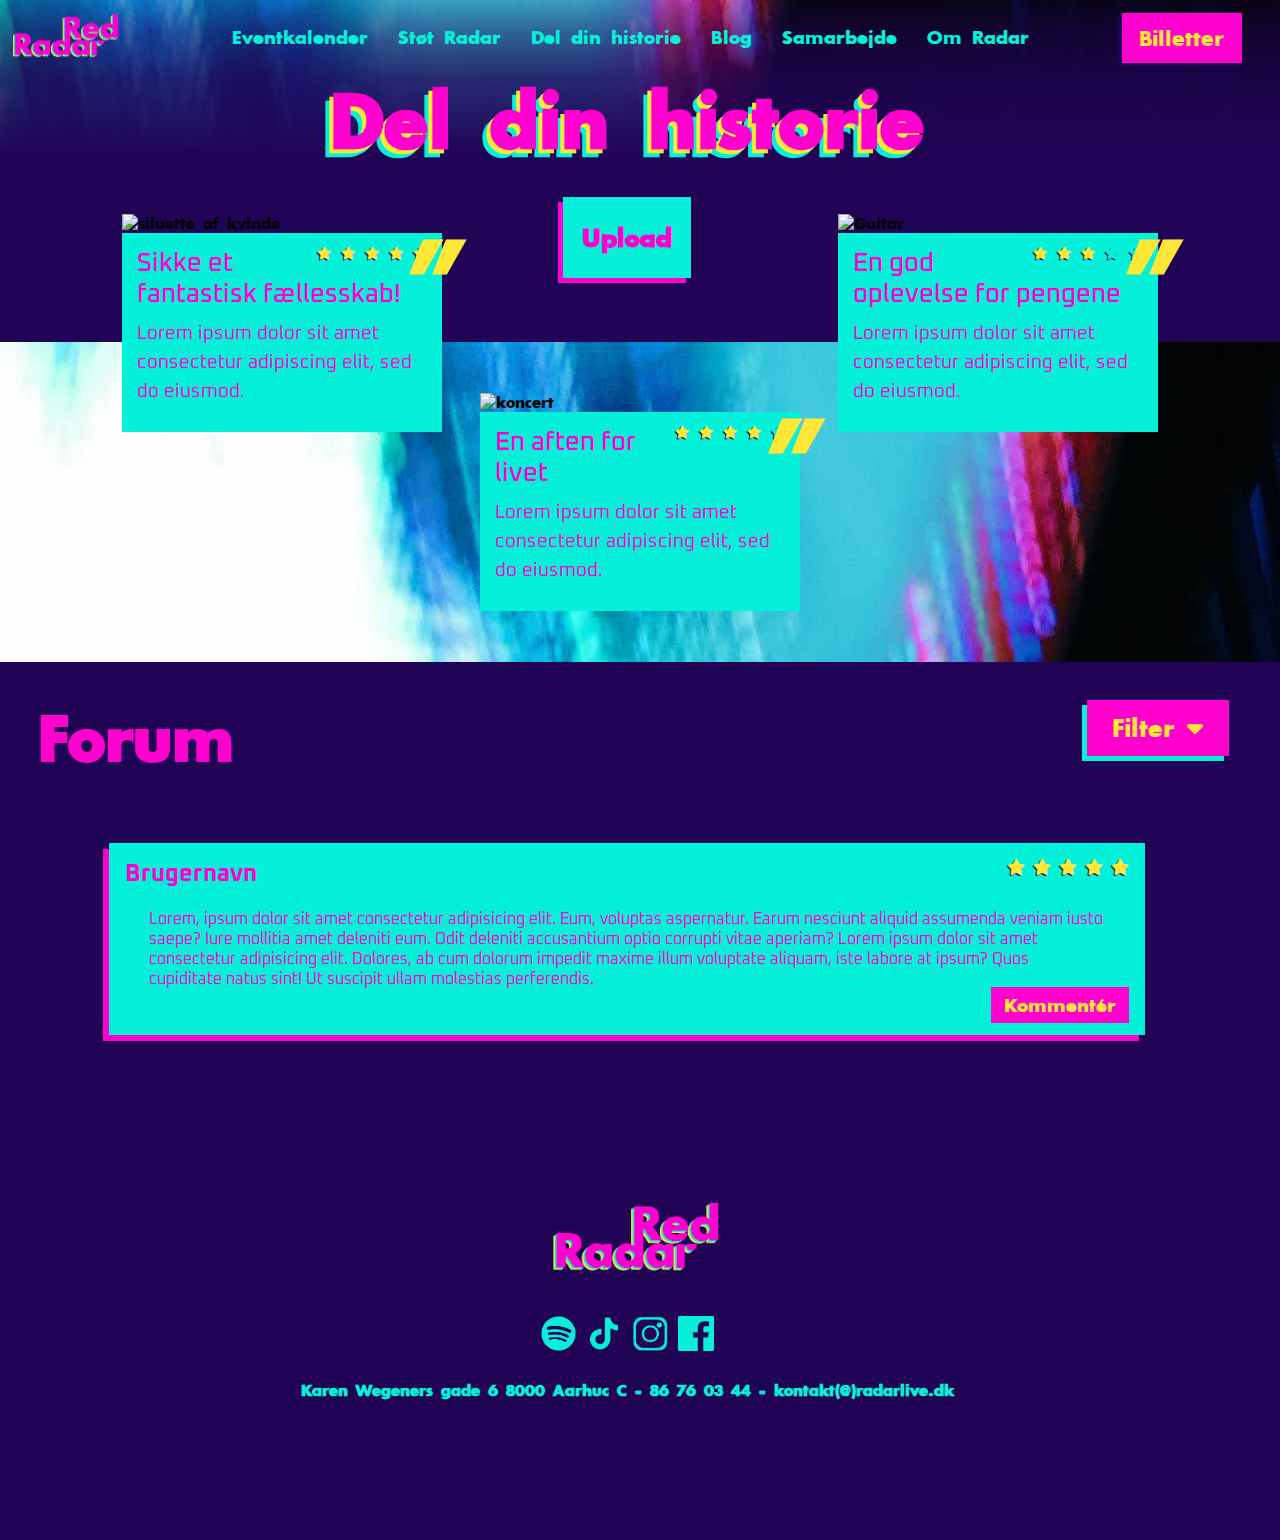
==== deldinhis.html @ ad7e0f4e "hover på filterknap" ====
<!DOCTYPE html>
<html lang="da">
<head>
    <meta charset="UTF-8">
    <meta name="viewport" content="width=device-width, initial-scale=1.0">
    <title>Radar | Del din historie</title>
    <link rel="icon" type="icon" href="/img/redradarlogomulti.png">
    <link rel="stylesheet" href="https://cdnjs.cloudflare.com/ajax/libs/font-awesome/6.6.0/css/all.min.css">
    <link rel="stylesheet" href="/css/headerogfooter.css">
    <link href="https://www.ffonts.net/Intrepid-Bold.font" rel="stylesheet">
    <link rel="stylesheet" href="/css/deldinhis.css">   
    <link rel="preconnect" href="https://fonts.googleapis.com">
    <link rel="preconnect" href="https://fonts.gstatic.com" crossorigin>
    <link href="https://fonts.googleapis.com/css2?family=Oxanium:wght@200..800&display=swap" rel="stylesheet">
</head>

<body>

<header>

    <nav>
        <a href="index.html">
            <img class="navbar-brand" src="/img/redradarlogomulti.png" alt="logoradar">
        </a>

    <ul class="nav-list">
        <li class="nav-item">
           <a href="eventkalender.html" class="nav-link">Eventkalender</a> 
        </li>
        <li class="nav-item">
            <a href="stoedtradar.html" class="nav-link">Støt Radar</a> 
         </li>
         <li class="nav-item">
            <a href="deldinhis.html" class="nav-link">Del din historie</a> 
         </li>
         <li class="nav-item">
            <a href="#" class="nav-link">Blog</a> 
         </li>
         <li class="nav-item">
            <a href="#" class="nav-link">Samarbejde</a> 
         </li>
         <li class="nav-item">
            <a href="#" class="nav-link">Om Radar</a> 
         </li>
    </ul>

    <button class="button" type="button">Billetter</button>

    <div class="dropdown">
<!-- gemt checkbox til toggle dropdown -->
        <input type="checkbox" id="dropdown-toggle" class="dropdown-checkbox">
        <label for="dropdown-toggle" class="dropbtn">
            <i class="fa fa-bars"></i>
        </label>
    
<!-- Dropdown menu -->
        <div class="dropdown-content">
            <a href="eventkalender.html">Eventkalender</a>
            <a href="stoedtradar.html">Støt Radar</a>
            <a href="deldinhis.html">Del din historie</a>
            <a href="#">Blog</a>
            <a href="#">Samarbejde</a>
            <a href="#">Om Radar</a>
        </div>
    </div>

    </nav>

</header>

<main>
    <article class="deldinhistoriesektion">
        <h1>Del din historie</h1>
        <h2>Upload</h2>
    </article>

    <div class="cards-container">
        <div class="card">
            <h1 class="citation">"</h1>
            <img src="img/deldinhis1.svg" alt="siluette af kvinde" class="card-image">
            <div class="card-content">
                <span class="fa fa-star checked"></span>
                <span class="fa fa-star checked"></span>
                <span class="fa fa-star checked"></span>
                <span class="fa fa-star checked"></span>
                <span class="fa fa-star checked"></span>
                <h3>Sikke et fantastisk fællesskab!</h3>
                <p>Lorem ipsum dolor sit amet consectetur adipiscing elit, sed do eiusmod.</p>
            </div>
        </div>

        <div class="card2">
            <h1 class="citation">"</h1>
            <img src="img/deldinhis2.svg" alt="koncert" class="card-image">
            <div class="card-content">
                <span class="fa fa-star"></span>
                <span class="fa fa-star checked"></span>
                <span class="fa fa-star checked"></span>
                <span class="fa fa-star checked"></span>
                <span class="fa fa-star checked"></span>
                <h3>En aften for livet</h3>
                <p>Lorem ipsum dolor sit amet consectetur adipiscing elit, sed do eiusmod.</p>
            </div>
        </div>

        <div class="card">
            <h1 class="citation">"</h1>
            <img src="img/deldinhis3.svg" alt="Guitar" class="card-image">
            <div class="card-content">
                <span class="fa fa-star"></span>
                <span class="fa fa-star"></span>
                <span class="fa fa-star checked"></span>
                <span class="fa fa-star checked"></span>
                <span class="fa fa-star checked"></span>
                <h3>En god oplevelse for pengene</h3>
                <p>Lorem ipsum dolor sit amet consectetur adipiscing elit, sed do eiusmod.</p>
            </div>
        </div>
        
        </div>
    </div>

    <section>
        <h1>Forum</h1>
        <div class="filter">
              <button class="filterknap">Filter
                <i class="fa fa-caret-down"></i>
              </button>
              <div class="filterting">
                <a href="#">Populær</a>
                <a href="#">Laveste rating</a>
                <a href="#">Højeste rating</a>
              </div>
        </div>
    </section>

    <article class="forumboks">
    <div class="stjerner">
        <span class="fa fa-star checked"></span>
        <span class="fa fa-star checked"></span>
        <span class="fa fa-star checked"></span>
        <span class="fa fa-star checked"></span>
        <span class="fa fa-star checked"></span>
    </div>
        <h1 class="forumoverskrift">Brugernavn</h1>
        <p class="forumtekst">Lorem, ipsum dolor sit amet consectetur adipisicing elit. Eum, voluptas aspernatur. Earum nesciunt aliquid assumenda veniam iusto saepe? Iure mollitia amet deleniti eum. Odit deleniti accusantium optio corrupti vitae aperiam? Lorem ipsum dolor sit amet consectetur adipisicing elit. Dolores, ab cum dolorum impedit maxime illum voluptate aliquam, iste labore at ipsum? Quos cupiditate natus sint! Ut suscipit ullam molestias perferendis.</p>
        <button type="button">Kommentér</button>
    </article>

</main>

<footer>
    
    <a href="index.html">
        <img href="index.html" class="footerlogo" src="/img/redradarlogomulti.png" alt="logoradar">
    </a>

    <div class="socials">
        <img href="#" class="spotify" src="/img/spotifytyrkis.png" alt="spotify">
        <img href="#" class="tiktok" src="/img/tiktoktyrkis.png" alt="tiktok">
        <img href="#" class="instragram" src="/img/instragramtyrkis.png" alt="instagram">
        <img href="#" class="facebook" src="/img/facebooktyrkis.png" alt="facebook">
    </div>

    <h1>
        Karen Wegeners gade 6 8000 Aarhuc C - 86 76 03 44 - kontakt(@)radarlive.dk
    </h1>


</footer>

</body>

</html>
---- css/headerogfooter.css ----
/* typografi implementering */
@font-face {
    font-family: radarfont;
    src: url(intrebol.ttf);
}

/* Variabler */
:root{
    --pink: #ff00ce;
    --dyblilla: #210456;
    --lilla: #9f13cc;
    --gul: #fee737;
    --tyrkis: #04f0d9;
}

*{
    margin: 0;
    padding: 0;
    border: 0;
    outline: 0;
    list-style: none;
    text-decoration: none;
    font-family: radarfont;
}

body, html {
    margin: 0;
    padding: 0;
    width: 100%;
}

/*************************************************PC****************************************/
nav{
    display: flex;
    justify-content: space-between;
    align-items: center;
}

/*skjuler dropdownmenu på pc*/

.dropdown{
    display: none;
}

.dropdown-content{
    display: none;
}

/*logo redigering*/
.navbar-brand{
    width: 120px;
    height: auto;
    margin-right: 20px;
}

/* menupunkter redigering */
.nav-list{
    display: flex;
    align-items: center;
    margin-left: 20px; 
    display: flex;
}

.nav-list .nav-item{
    cursor: pointer;
    margin: 0;
    padding: 0 15px;
    height: auto;
}

.nav-item{
    margin: 0;
    padding: 0 15px;
}

.nav-link{
    color: var(--tyrkis);
    font-size: 120%;
    padding: 0;
}

/* button redigering */
.button{
    color: var(--gul);
    background-color: var(--pink);
    width: 120px;
    height: 50px;
    font-size: 22px;
    margin-top: 1%;
    margin-right: 1%;
    margin-left: 20px;
    align-self: center;
    margin-bottom: 1%;
    display: block;
    box-shadow: -4px 4px 0 var(--dyblilla);
    cursor: pointer;
}

/* hover funktioner */
.nav-list .nav-link:hover{
    color: var(--pink);
}

.button:hover{
    background-color: var(--gul);
    color: var(--pink);
}

/**************************************************FOOTER PC***********************************************/

footer{
    text-align: center;
    background-color: var(--dyblilla);
    width: 100%;
    margin: 0; /* Removes any extra space around the footer */
    padding: 0; /* Adjust as needed for design */
    position: relative; /* Default position ensures no restrictions */
}
    

.footerlogo{
    width: 15%;
    height: auto;
    padding-top: 140px;
}

.footerlogo:hover{
    cursor: pointer;
}

.socials {
    display: flex;
    justify-content: center;
    align-items: center;
    gap: 10px;
    padding: 30px;
}

.spotify{
    width: 3%;
    height: auto;
}

.tiktok{
    width: 3%;
    height: auto;
}

.instragram{
    width: 3%;
    height: auto;
}

.facebook{
    width: 3%;
    height: auto;
}

h1{
    color: var(--tyrkis);
    text-align: center;
    padding-bottom: 140px;
    font-size: 100%;
}

/*******************************************MENU tilpasning på mindre pc skærme**********************************/
@media only screen and (max-width: 1135px){

    .nav-link{
        color: var(--tyrkis);
        font-size: 80%;
        padding: 0;
    }

}

@media only screen and (max-width: 918px){

    .nav-link{
        color: var(--tyrkis);
        font-size: 70%;
        padding: 0;
    }
    
    .button{
        color: var(--gul);
        background-color: var(--pink);
        width: 80px;
        height: 35px;
        font-size: 15px;
        margin-top: 1%;
        margin-right: 1%;
        margin-left: 20px;
        align-self: center;
        margin-bottom: 1%;
        display: block;
    }
    }

    @media only screen and (max-width: 823px){

        .nav-link{
            color: var(--tyrkis);
            font-size: 60%;
            padding: 0;
        }
        
        .button{
            color: var(--gul);
            background-color: var(--pink);
            width: 80px;
            height: 35px;
            font-size: 15px;
            margin-top: 1%;
            margin-right: 1%;
            margin-left: 20px;
            align-self: center;
            margin-bottom: 1%;
            display: block;
        }

}

/***********************************************TABLET og TELEFON HEADER****************************************/
@media only screen and (max-width: 768px){

/* skjuling af elemneter fra på mindre skærme */
.button{
    display: none;
}

.nav-list{
    display: none;
}

/* Gemmer checkbox men den virker stadig */
.dropdown-checkbox {
    display: none;
}

.dropdown{
    display: block;
}

/* button styleing */
.dropbtn {
    display: inline-block;
    cursor: pointer;
    font-size: 40px;
    color: var(--pink);
    padding: 10px 20px;
    border: none;
    text-align: center;
}

/* Dropdown menu gemt uden klik */
.dropdown-content {
    display: none;
    position: absolute;
    background-color: rgba(33, 4, 86, 0.8); /* Semi-transparent baggrund uden teksten er transperant */
    z-index: 9999;
    left: 0;
    right: 0;
    text-align: center;
    padding-top: 50px;
    padding-bottom: 50px;
}

.dropdown-content a {
    color: var(--tyrkis);
    padding: 10px 15px;
    display: block;
    font-size: 120%;
}

/* viser dropdown menu når checkbox er klikket */
.dropdown-checkbox:checked ~ .dropdown-content {
    display: grid;
}


/******************************************************footer på tlf***************************/
footer {
    width: 100%;
    font-size: 60%;
}

.footerlogo{
    width: 30%;
    height: auto;
    padding-top: 140px;
}

.spotify{
    width: 8%;
    height: auto;
}

.tiktok{
    width: 8%;
    height: auto;
}

.instragram{
    width: 8%;
    height: auto;
}

.facebook{
    width: 8%;
    height: auto;
}

}
---- css/deldinhis.css ----
/* typografi implementering */
@font-face {
    font-family: radarfont;
    src: url(intrebol.ttf);
}

/* Variabler */
:root{
    --pink: #ff00ce;
    --dyblilla: #210456;
    --lilla: #9f13cc;
    --gul: #fee737;
    --tyrkis: #04f0d9;
}

*{
    margin: 0;
    padding: 0;
    border: 0;
    outline: 0;
    list-style: none;
    text-decoration: none;
    font-family: radarfont;
}

body, html {
    margin: 0;
    padding: 0;
    width: 100%;
}

/**********************************************PC***************************************/

body {
    background-image: 
    linear-gradient(
        to top,
        rgba(33, 4, 86, 1) 0%,
        rgba(33, 4, 86, 1) 90%,
        rgba(33, 4, 86, 0.8) 95%,
        rgba(33, 4, 86, 0.5) 98%, 
        rgba(33, 4, 86, 0.2) 100%),
    url(../img/baggrundsbilledeto.jpg);
background-repeat: no-repeat;
background-size: cover;
background-position: center;
width: 98vw;
position: relative;
}

/*Redigering af første sektion*/
.deldinhistoriesektion{
    display: block;
    text-align: center;
}

/* den din historie overskrift redigering*/
.deldinhistoriesektion h1{
    color: var(--pink);
    font-size: 6vw;
    text-shadow: -4px 4px var(--gul), -8px 8px var(--tyrkis);
}

/*Upload knap*/
.deldinhistoriesektion h2{
    color: var(--pink);
    background-color: var(--tyrkis);
    padding-top: 2vw;
    padding-bottom: 2vw;
    width: 10vw;
    font-size: 2vw;
    margin: -110px auto 0;
    display: block;
    text-align: center;
    box-shadow: -5px 5px 0 var(--pink);
}

.deldinhistoriesektion h2:hover{
    color: var(--tyrkis);
    background-color: var(--pink);
    cursor: pointer;
    box-shadow: -5px 5px 0 var(--tyrkis);
}

.citation{
    position: absolute;
    right: -8%;
    padding: 0;
    color: var(--gul);
    font-size: 8vw;
    z-index: 1000;
}

/*flex af featured del din his*/
.cards-container {
    display: flex;
    justify-content: center;
    margin-top: 4rem;
    width: 100vw;
    background-image: url(../img/baggrundsbilledeto.jpg);
    background-repeat: no-repeat;
    overflow: visible;
}

/* Individual Card */
.card, .card2 {
    width: 25vw;
    overflow: hidden;
    position: relative;
    text-align: left;
    overflow: visible;
    
}

.card2{
    margin-top: 4vw;
    margin-left: 3vw;
    margin-right: 3vw;
    margin-bottom: 4vw;
}

/*forskydning*/
.card{
    transform: translateY(-10vw); /* Move the image up by 20px */
}

/*Redigering af billeder*/
.card-image {
    width: 100%;
    height: auto;
}

/* Card Content */
.card-content {
    padding: 15px;
    color: var(--tyrkis);
    background-color: var(--tyrkis);
}

.card-content h3 {
    font-size: 2vw;
    margin-bottom: 10px;
    color: var(--pink);
    font-family: "Oxanium", serif;
    font-weight: 500;
}

.card-content p {
    font-size: 1.5vw;
    line-height: 1.5;
    margin-bottom: 10px;
    font-family: "Oxanium", serif;
    color: var(--pink);
}

.checked{
    color: var(--gul);
}

.card-content span{
    float: right;
    margin-left: 10px;
    font-size: 1vw;
    text-shadow: -1px 1px var(--dyblilla);
    padding-bottom: 5px;
}

/*Forum redigering*/
section h1{
    font-size: 5vw;
    color: var(--pink);
    padding-left: 3vw;
    padding-top: 3vw;
}

section{
    display: flex;
    justify-content: space-between;
    margin-bottom: -90px;
}

.filterknap{
    background-color: var(--pink);
    color: var(--gul);
    font-family: radarfont;
    box-shadow: -5px 5px 0 var(--tyrkis);
    font-size: 2vw;
    padding-top: 1vw;
    padding-bottom: 1vw;
    padding-left: 2vw;
    padding-right: 2vw; 
    margin-top: 3vw;
    margin-right: 2vw;
}


.filter {
    position: relative; /* Position the dropdown relative to the button */
    display: inline-block;
}

.filterting {
    display: none; /* Initially hide the dropdown */
    position: absolute;
    background-color: var(--gul);
    z-index: 1;
}

.filterting a {
    color: var(--pink);
    padding: 12px 16px;
    text-decoration: none;
    display: block;
    text-align: left;
    font-family:  "Oxanium", serif;
}

.filterknap:hover {
    background-color: var(--gul); /* New background color on hover */
    color: var(--pink); /* Optional: Change text color */
    cursor: pointer; /* Change cursor to pointer */
}

/*viser dropdown filter når klikkes*/
.filter:focus-within .filterting {
    display: block;
}

.filterting a:hover{
    background-color: var(--pink);
    color: var(--gul);
}

/*Forumboks redigering*/
.forumboks{
    position: relative;
    background-color: var(--tyrkis);
    color: var(--pink);
    padding: 1rem;
    width: 80%;
    margin: 1rem auto;
    box-shadow: -6px 6px 0 var(--pink);
}

.stjerner{
    position: absolute;
    top: 1rem;
    right: 1rem; 
    display: flex; 
    gap: 0.5rem; 
    text-shadow: -1px 1px var(--dyblilla);
}

.stars .fa-star {
    color: var(--gul);
    font-size: 1.5rem;
}

.forumoverskrift{
    text-align: start;
    color: var(--pink);
    font-family: "Oxanium", serif;
    font-size: 1.5rem;
    padding-bottom: 20px;
}

.forumtekst{
    font-family: "Oxanium", serif;
    padding-left: 1.5rem; 
    padding-right: 1.5rem;
    margin-bottom: 30px;
}

.forumboks button{
    background-color: var(--pink);
    color: var(--gul);
    padding: 0.5vw 1vw;
    font-size: 1.5vw;
    float: right;
    margin-top: -2.5vw;
}

.forumboks button:hover{
    color: var(--pink);
    background-color: var(--gul);
}
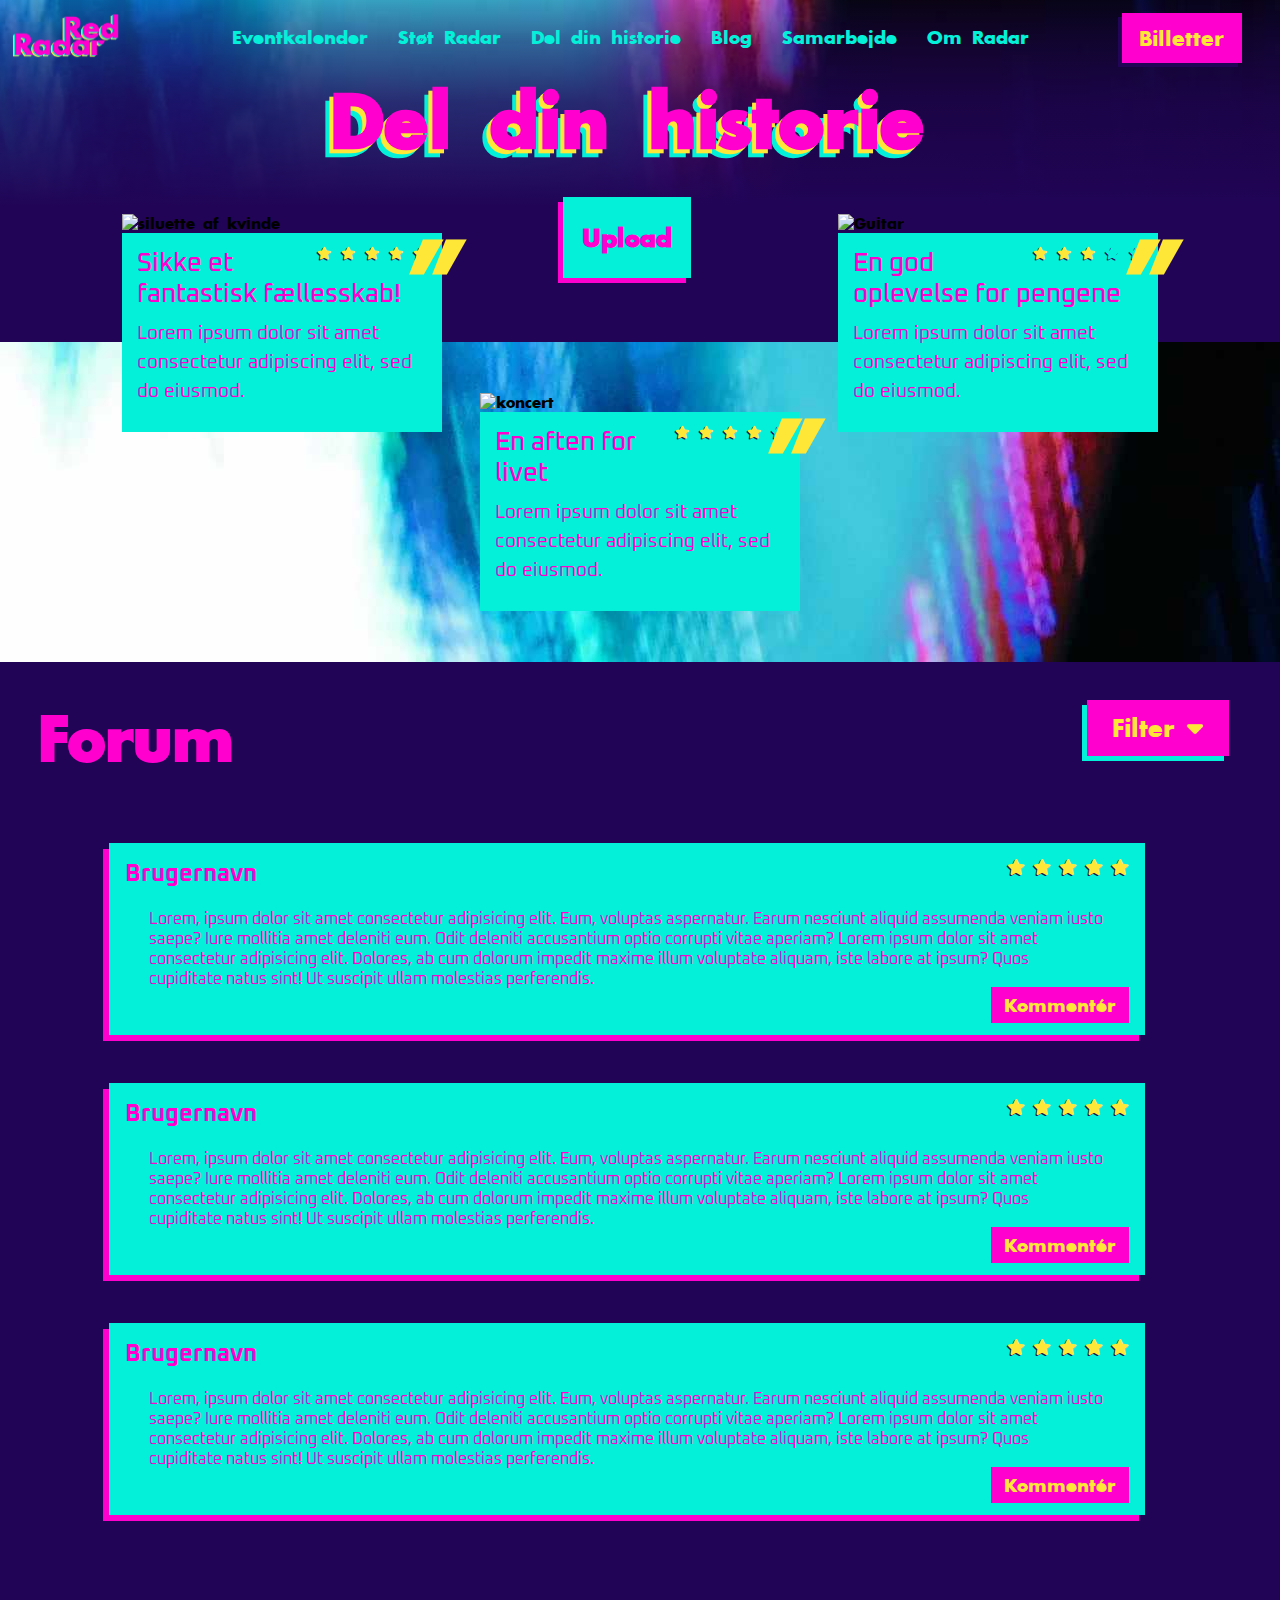
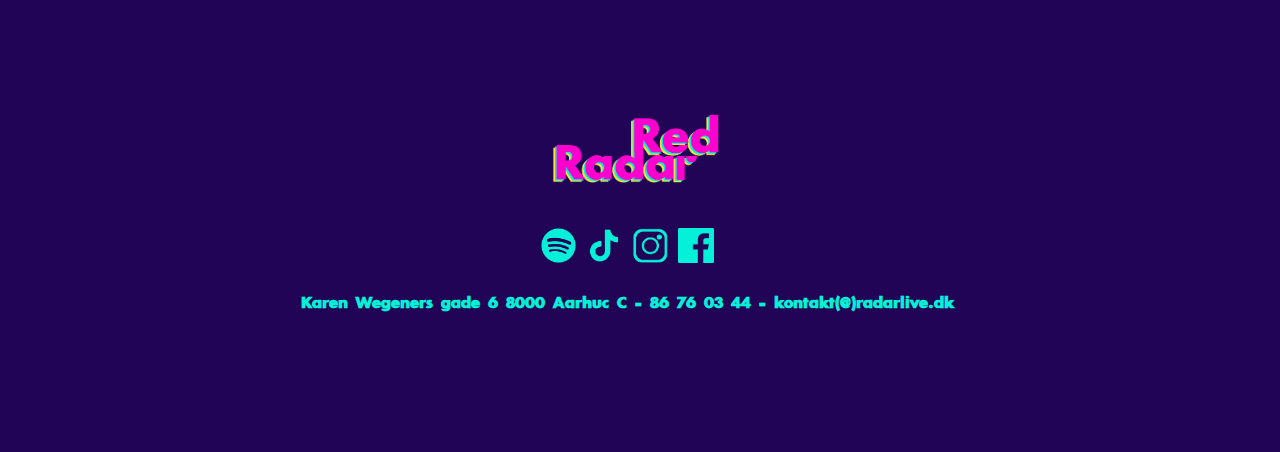
==== commit c09ea660: "del din historie all done" ====
--- a/deldinhis.html
+++ b/deldinhis.html
@@ -147,6 +147,32 @@
         <button type="button">Kommentér</button>
     </article>
 
+    <article class="forumboks">
+        <div class="stjerner">
+            <span class="fa fa-star checked"></span>
+            <span class="fa fa-star checked"></span>
+            <span class="fa fa-star checked"></span>
+            <span class="fa fa-star checked"></span>
+            <span class="fa fa-star checked"></span>
+        </div>
+            <h1 class="forumoverskrift">Brugernavn</h1>
+            <p class="forumtekst">Lorem, ipsum dolor sit amet consectetur adipisicing elit. Eum, voluptas aspernatur. Earum nesciunt aliquid assumenda veniam iusto saepe? Iure mollitia amet deleniti eum. Odit deleniti accusantium optio corrupti vitae aperiam? Lorem ipsum dolor sit amet consectetur adipisicing elit. Dolores, ab cum dolorum impedit maxime illum voluptate aliquam, iste labore at ipsum? Quos cupiditate natus sint! Ut suscipit ullam molestias perferendis.</p>
+            <button type="button">Kommentér</button>
+        </article>
+
+        <article class="forumboks">
+            <div class="stjerner">
+                <span class="fa fa-star checked"></span>
+                <span class="fa fa-star checked"></span>
+                <span class="fa fa-star checked"></span>
+                <span class="fa fa-star checked"></span>
+                <span class="fa fa-star checked"></span>
+            </div>
+                <h1 class="forumoverskrift">Brugernavn</h1>
+                <p class="forumtekst">Lorem, ipsum dolor sit amet consectetur adipisicing elit. Eum, voluptas aspernatur. Earum nesciunt aliquid assumenda veniam iusto saepe? Iure mollitia amet deleniti eum. Odit deleniti accusantium optio corrupti vitae aperiam? Lorem ipsum dolor sit amet consectetur adipisicing elit. Dolores, ab cum dolorum impedit maxime illum voluptate aliquam, iste labore at ipsum? Quos cupiditate natus sint! Ut suscipit ullam molestias perferendis.</p>
+                <button type="button">Kommentér</button>
+            </article>
+
 </main>
 
 <footer>
--- a/css/headerogfooter.css
+++ b/css/headerogfooter.css
@@ -38,7 +38,6 @@
 }
 
 /*skjuler dropdownmenu på pc*/
-
 .dropdown{
     display: none;
 }
--- a/css/deldinhis.css
+++ b/css/deldinhis.css
@@ -46,6 +46,7 @@
 background-position: center;
 width: 98vw;
 position: relative;
+overflow-x: hidden;
 }
 
 /*Redigering af første sektion*/
@@ -121,7 +122,7 @@
 
 /*forskydning*/
 .card{
-    transform: translateY(-10vw); /* Move the image up by 20px */
+    transform: translateY(-10vw);
 }
 
 /*Redigering af billeder*/
@@ -195,12 +196,12 @@
 
 
 .filter {
-    position: relative; /* Position the dropdown relative to the button */
+    position: relative;
     display: inline-block;
 }
 
 .filterting {
-    display: none; /* Initially hide the dropdown */
+    display: none;
     position: absolute;
     background-color: var(--gul);
     z-index: 1;
@@ -216,9 +217,9 @@
 }
 
 .filterknap:hover {
-    background-color: var(--gul); /* New background color on hover */
-    color: var(--pink); /* Optional: Change text color */
-    cursor: pointer; /* Change cursor to pointer */
+    background-color: var(--gul);
+    color: var(--pink);
+    cursor: pointer;
 }
 
 /*viser dropdown filter når klikkes*/
@@ -232,13 +233,14 @@
 }
 
 /*Forumboks redigering*/
-.forumboks{
+.forumboks {
     position: relative;
     background-color: var(--tyrkis);
     color: var(--pink);
     padding: 1rem;
     width: 80%;
     margin: 1rem auto;
+    margin-bottom: 3rem; 
     box-shadow: -6px 6px 0 var(--pink);
 }
 
@@ -283,4 +285,110 @@
 .forumboks button:hover{
     color: var(--pink);
     background-color: var(--gul);
-}+}
+
+/*****************************************************TABLET********************************************/
+@media only screen and (max-width: 768px){
+
+/*Kommentér knap*/
+.forumboks button{
+    font-size: 3vw;
+    margin-top: -4vw;
+}
+
+}
+
+/*****************************************************TELEFON*******************************************/
+@media only screen and (max-width: 480px){
+
+/*Del din historie overskift redigering*/
+.deldinhistoriesektion h1{
+    font-size: 11vw;
+    margin-top: 60px;
+    margin-bottom: 15px;
+}
+
+/*Upload knap*/
+.deldinhistoriesektion h2{
+    padding-top: 4vw;
+    padding-bottom: 4vw;
+    width: 98%;
+    font-size: 7vw;
+    text-align: start;
+    padding-left: 4vw;
+}
+
+/* udvalgte historie blokkes i stedet for flex*/
+    .cards-container {
+        display: block; /* Use flexbox for alignment */
+        flex-direction: column; /* Stack items vertically */
+        justify-content: center; /* Center items vertically (if necessary) */
+        align-items: center; /* Center items horizontally */
+        margin: 0 auto; /* Ensure the container stays centered */
+        gap: 1rem; /* Add space between the cards */
+        background-image: url(../img/baggrundsbilledeto.jpg);
+        background-repeat: no-repeat;
+        background-size: cover;
+        background-position: center top; /* Adjust vertical alignment to the top */
+        position: relative; /* Ensure positioning context is set */
+        padding-top: 20px; /* Add padding to create space for the shifted background */
+    }
+
+/*størrelsen på historierne redigeres*/
+    .card, .card2 {
+        width: 70%; /* Make cards take up most of the screen */
+        margin: 0 auto; /* Center cards inside the container */
+    }
+
+    .card{
+        margin-top: 15vw;
+    }
+
+/*størrelse på citation ændret*/
+    .citation{
+        font-size: 20vw;
+    }
+
+/*skriftstøttelse laves større*/
+    .card-content h3 {
+        font-size: 4vw;
+    }
+    
+    .card-content p {
+        font-size: 3vw;
+    }
+
+/*Stjerner laves større*/
+.card-content .fa-star {
+    font-size: 2vw;
+}
+
+.card-content .checked {
+    font-size: 2vw;
+}
+
+/*Forum overskift redigering*/
+section h1{
+    font-size: 10vw;
+    margin-left: 2vw;
+}
+
+/*Filterknap redigering*/
+.filterknap{
+    font-size: 4vw;
+    margin-top: 4vw;
+}
+
+.filterting a {
+    font-size: 3vw;
+    padding: 3vw 6vw;
+}
+
+/*Kommentér knap redigering*/
+.forumboks button{
+    font-size: 4vw;
+    float: right;
+    margin-top: -4vw;
+}
+
+}
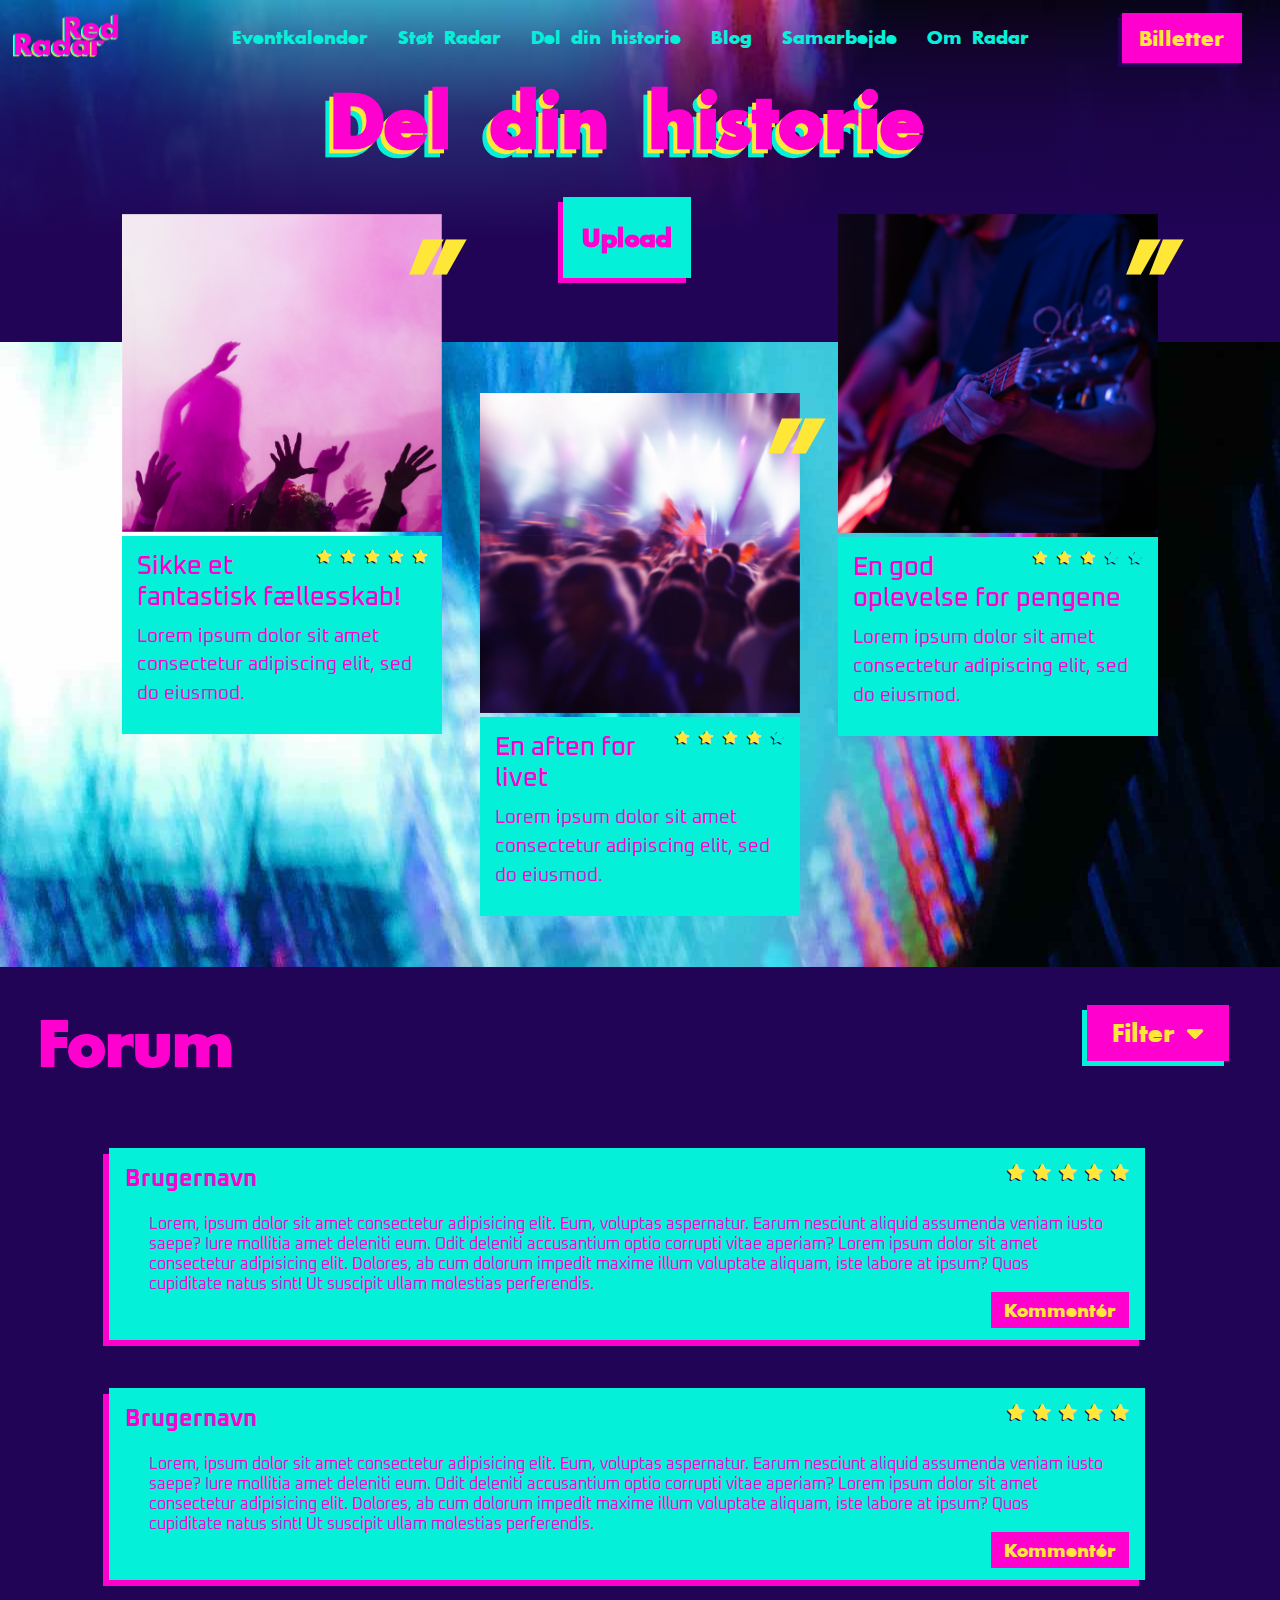
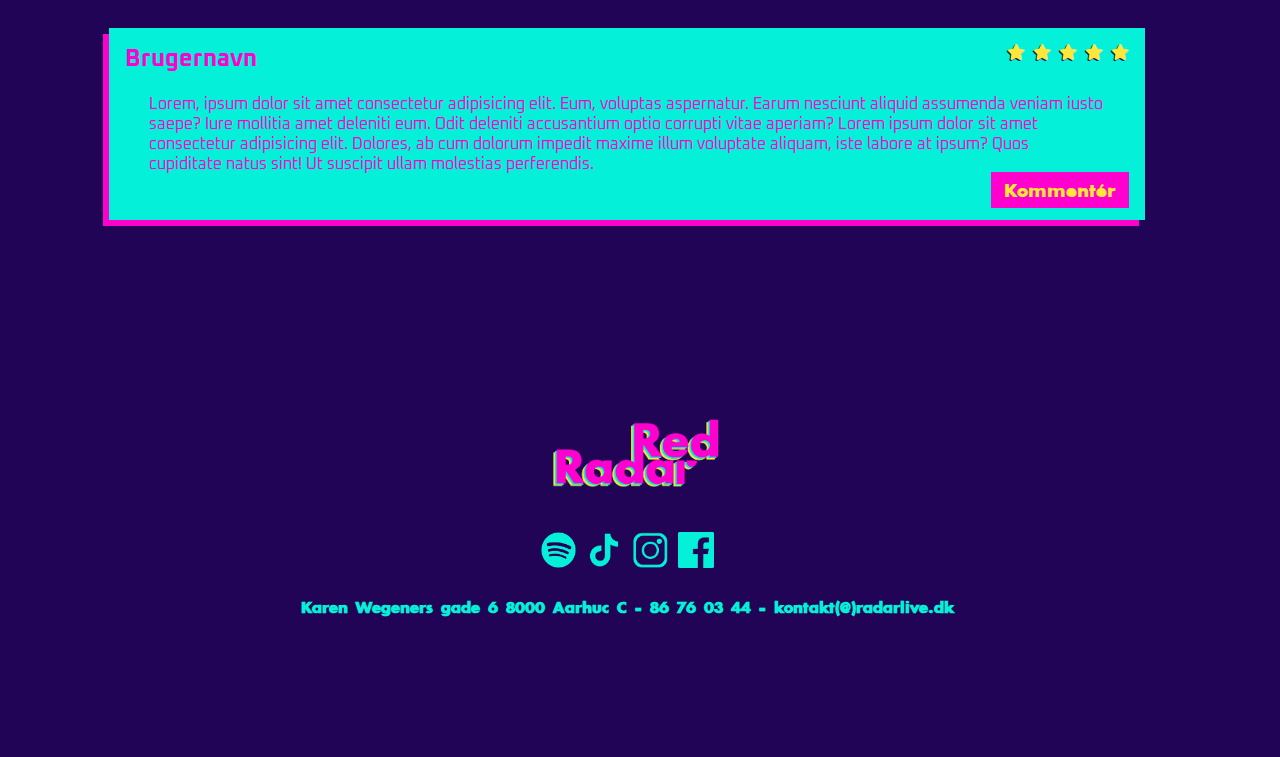
==== commit 95293cc4: "fil optimering svg og webp" ====
--- a/deldinhis.html
+++ b/deldinhis.html
@@ -4,7 +4,14 @@
     <meta charset="UTF-8">
     <meta name="viewport" content="width=device-width, initial-scale=1.0">
     <title>Radar | Del din historie</title>
-    <link rel="icon" type="icon" href="/img/redradarlogomulti.png">
+    <meta name="title" content="Radar | Del din historie">
+    <meta name="description" content="På denne side kan brugeren dele deres historier og oplevelser fra Radar. De kan læse andres historier og kommentere herpå. De kan anmelde deres oplevelse og se hvordan andre har anmeldt deres oplevelse. Ligeledes kan der ses billeder fra stedet, som folk deler ifb. deres uploads.">
+    <meta name="keywords" content="Eventkalender, Støt Radar, Del din historie, Blog, Samarbejde, Om Radar, Billetter, Upload, Sikke et fantastisk fællesskab!, En aften for livet, En god oplevelse for pengene, Forum, Filter, Populær, Laveste rating, Højeste rating, Brugernavn, Kommentér">
+    <meta name="robots" content="index, follow">
+    <meta http-equiv="Content-Type" content="text/html; charset=utf-8">
+    <meta name="revisit-after" content="365 days">
+    <meta name="author" content="Ellen Magna Schwartz Moselund">
+    <link rel="icon" type="icon" href="/img/redradarlogomulti.svg">
     <link rel="stylesheet" href="https://cdnjs.cloudflare.com/ajax/libs/font-awesome/6.6.0/css/all.min.css">
     <link rel="stylesheet" href="/css/headerogfooter.css">
     <link href="https://www.ffonts.net/Intrepid-Bold.font" rel="stylesheet">
@@ -20,7 +27,7 @@
 
     <nav>
         <a href="index.html">
-            <img class="navbar-brand" src="/img/redradarlogomulti.png" alt="logoradar">
+            <img class="navbar-brand" src="/img/redradarlogomulti.svg" alt="logoradar">
         </a>
 
     <ul class="nav-list">
@@ -77,7 +84,7 @@
     <div class="cards-container">
         <div class="card">
             <h1 class="citation">"</h1>
-            <img src="img/deldinhis1.svg" alt="siluette af kvinde" class="card-image">
+            <img src="img/deldinhis1.webp" alt="siluette af kvinde" class="card-image">
             <div class="card-content">
                 <span class="fa fa-star checked"></span>
                 <span class="fa fa-star checked"></span>
@@ -91,7 +98,7 @@
 
         <div class="card2">
             <h1 class="citation">"</h1>
-            <img src="img/deldinhis2.svg" alt="koncert" class="card-image">
+            <img src="img/deldinhis2.webp" alt="koncert" class="card-image">
             <div class="card-content">
                 <span class="fa fa-star"></span>
                 <span class="fa fa-star checked"></span>
@@ -105,7 +112,7 @@
 
         <div class="card">
             <h1 class="citation">"</h1>
-            <img src="img/deldinhis3.svg" alt="Guitar" class="card-image">
+            <img src="img/deldinhis3.webp" alt="Guitar" class="card-image">
             <div class="card-content">
                 <span class="fa fa-star"></span>
                 <span class="fa fa-star"></span>
@@ -178,14 +185,14 @@
 <footer>
     
     <a href="index.html">
-        <img href="index.html" class="footerlogo" src="/img/redradarlogomulti.png" alt="logoradar">
+        <img href="index.html" class="footerlogo" src="/img/redradarlogomulti.svg" alt="logoradar">
     </a>
 
     <div class="socials">
-        <img href="#" class="spotify" src="/img/spotifytyrkis.png" alt="spotify">
-        <img href="#" class="tiktok" src="/img/tiktoktyrkis.png" alt="tiktok">
-        <img href="#" class="instragram" src="/img/instragramtyrkis.png" alt="instagram">
-        <img href="#" class="facebook" src="/img/facebooktyrkis.png" alt="facebook">
+        <img href="#" class="spotify" src="/img/spotifytyrkis.svg" alt="spotify">
+        <img href="#" class="tiktok" src="/img/tiktoktyrkis.svg" alt="tiktok">
+        <img href="#" class="instragram" src="/img/instragramtyrkis.svg" alt="instagram">
+        <img href="#" class="facebook" src="/img/facebooktyrkis.svg" alt="facebook">
     </div>
 
     <h1>
--- a/css/deldinhis.css
+++ b/css/deldinhis.css
@@ -40,7 +40,7 @@
         rgba(33, 4, 86, 0.8) 95%,
         rgba(33, 4, 86, 0.5) 98%, 
         rgba(33, 4, 86, 0.2) 100%),
-    url(../img/baggrundsbilledeto.jpg);
+    url(../img/baggrundsbilledeto.webp);
 background-repeat: no-repeat;
 background-size: cover;
 background-position: center;
@@ -98,7 +98,7 @@
     justify-content: center;
     margin-top: 4rem;
     width: 100vw;
-    background-image: url(../img/baggrundsbilledeto.jpg);
+    background-image: url(../img/baggrundsbilledeto.webp);
     background-repeat: no-repeat;
     overflow: visible;
 }
@@ -326,7 +326,7 @@
         align-items: center; /* Center items horizontally */
         margin: 0 auto; /* Ensure the container stays centered */
         gap: 1rem; /* Add space between the cards */
-        background-image: url(../img/baggrundsbilledeto.jpg);
+        background-image: url(../img/baggrundsbilledeto.webp);
         background-repeat: no-repeat;
         background-size: cover;
         background-position: center top; /* Adjust vertical alignment to the top */
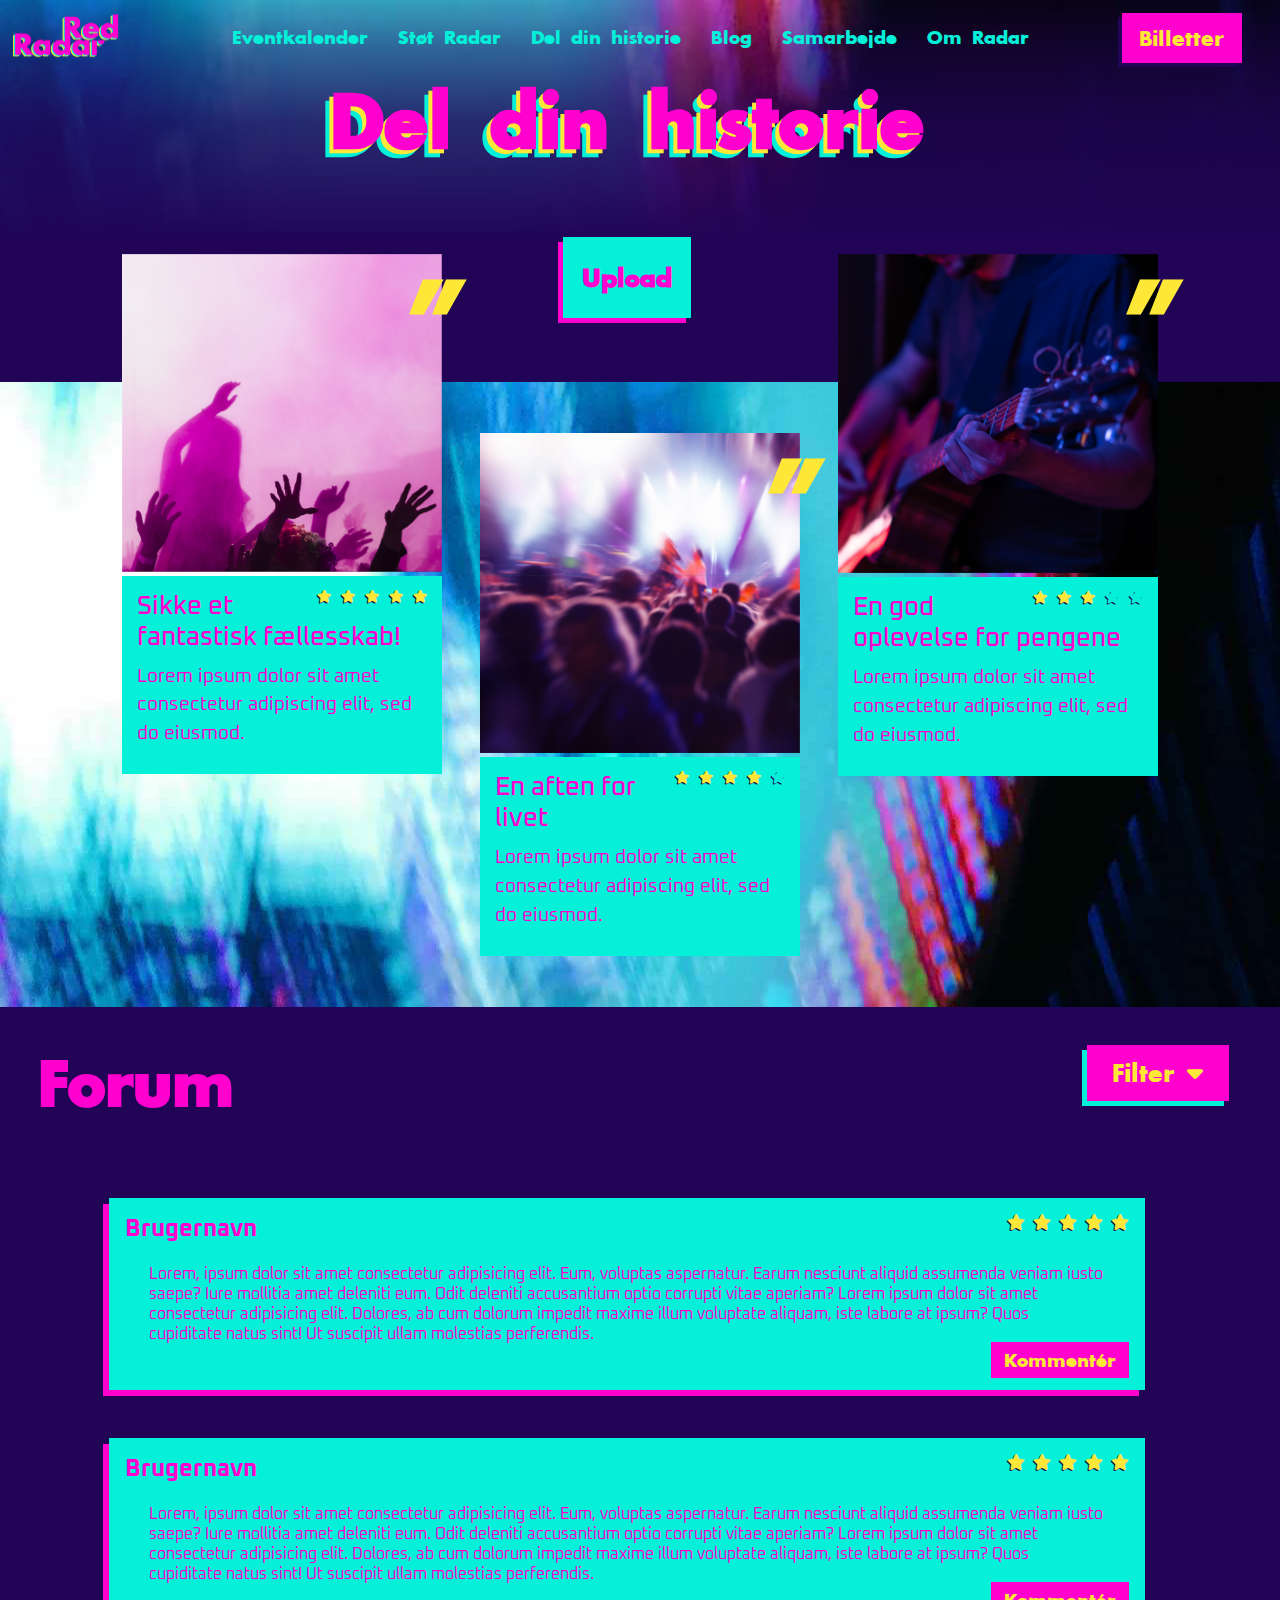
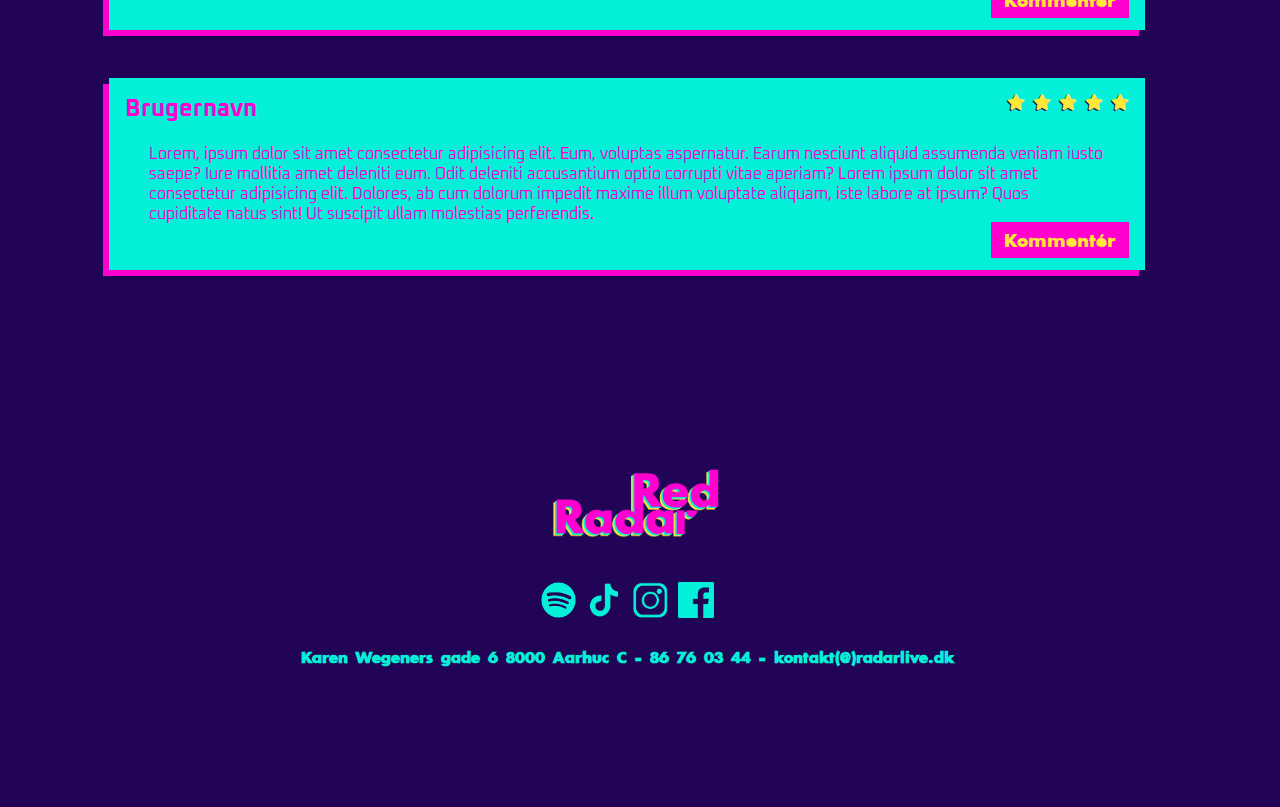
==== commit 01eb032d: "del din historie valideret" ====
--- a/deldinhis.html
+++ b/deldinhis.html
@@ -1,7 +1,6 @@
 <!DOCTYPE html>
 <html lang="da">
 <head>
-    <meta charset="UTF-8">
     <meta name="viewport" content="width=device-width, initial-scale=1.0">
     <title>Radar | Del din historie</title>
     <meta name="title" content="Radar | Del din historie">
@@ -27,7 +26,7 @@
 
     <nav>
         <a href="index.html">
-            <img class="navbar-brand" src="/img/redradarlogomulti.svg" alt="logoradar">
+            <img class="navbar-brand" src="/img/redradarlogomulti.svg" loading="lazy" alt="logoradar">
         </a>
 
     <ul class="nav-list">
@@ -77,14 +76,14 @@
 
 <main>
     <article class="deldinhistoriesektion">
-        <h1>Del din historie</h1>
+        <h3>Del din historie</h3>
         <h2>Upload</h2>
     </article>
 
     <div class="cards-container">
         <div class="card">
             <h1 class="citation">"</h1>
-            <img src="img/deldinhis1.webp" alt="siluette af kvinde" class="card-image">
+            <img src="img/deldinhis1.webp" loading="lazy" alt="siluette af kvinde" class="card-image">
             <div class="card-content">
                 <span class="fa fa-star checked"></span>
                 <span class="fa fa-star checked"></span>
@@ -98,7 +97,7 @@
 
         <div class="card2">
             <h1 class="citation">"</h1>
-            <img src="img/deldinhis2.webp" alt="koncert" class="card-image">
+            <img src="img/deldinhis2.webp" loading="lazy" alt="koncert" class="card-image">
             <div class="card-content">
                 <span class="fa fa-star"></span>
                 <span class="fa fa-star checked"></span>
@@ -112,7 +111,7 @@
 
         <div class="card">
             <h1 class="citation">"</h1>
-            <img src="img/deldinhis3.webp" alt="Guitar" class="card-image">
+            <img src="img/deldinhis3.webp" loading="lazy" alt="Guitar" class="card-image">
             <div class="card-content">
                 <span class="fa fa-star"></span>
                 <span class="fa fa-star"></span>
@@ -123,12 +122,10 @@
                 <p>Lorem ipsum dolor sit amet consectetur adipiscing elit, sed do eiusmod.</p>
             </div>
         </div>
-        
-        </div>
     </div>
 
     <section>
-        <h1>Forum</h1>
+        <h2>Forum</h2>
         <div class="filter">
               <button class="filterknap">Filter
                 <i class="fa fa-caret-down"></i>
@@ -149,7 +146,7 @@
         <span class="fa fa-star checked"></span>
         <span class="fa fa-star checked"></span>
     </div>
-        <h1 class="forumoverskrift">Brugernavn</h1>
+        <h2 class="forumoverskrift">Brugernavn</h2>
         <p class="forumtekst">Lorem, ipsum dolor sit amet consectetur adipisicing elit. Eum, voluptas aspernatur. Earum nesciunt aliquid assumenda veniam iusto saepe? Iure mollitia amet deleniti eum. Odit deleniti accusantium optio corrupti vitae aperiam? Lorem ipsum dolor sit amet consectetur adipisicing elit. Dolores, ab cum dolorum impedit maxime illum voluptate aliquam, iste labore at ipsum? Quos cupiditate natus sint! Ut suscipit ullam molestias perferendis.</p>
         <button type="button">Kommentér</button>
     </article>
@@ -162,7 +159,7 @@
             <span class="fa fa-star checked"></span>
             <span class="fa fa-star checked"></span>
         </div>
-            <h1 class="forumoverskrift">Brugernavn</h1>
+            <h2 class="forumoverskrift">Brugernavn</h2>
             <p class="forumtekst">Lorem, ipsum dolor sit amet consectetur adipisicing elit. Eum, voluptas aspernatur. Earum nesciunt aliquid assumenda veniam iusto saepe? Iure mollitia amet deleniti eum. Odit deleniti accusantium optio corrupti vitae aperiam? Lorem ipsum dolor sit amet consectetur adipisicing elit. Dolores, ab cum dolorum impedit maxime illum voluptate aliquam, iste labore at ipsum? Quos cupiditate natus sint! Ut suscipit ullam molestias perferendis.</p>
             <button type="button">Kommentér</button>
         </article>
@@ -175,7 +172,7 @@
                 <span class="fa fa-star checked"></span>
                 <span class="fa fa-star checked"></span>
             </div>
-                <h1 class="forumoverskrift">Brugernavn</h1>
+                <h2 class="forumoverskrift">Brugernavn</h2>
                 <p class="forumtekst">Lorem, ipsum dolor sit amet consectetur adipisicing elit. Eum, voluptas aspernatur. Earum nesciunt aliquid assumenda veniam iusto saepe? Iure mollitia amet deleniti eum. Odit deleniti accusantium optio corrupti vitae aperiam? Lorem ipsum dolor sit amet consectetur adipisicing elit. Dolores, ab cum dolorum impedit maxime illum voluptate aliquam, iste labore at ipsum? Quos cupiditate natus sint! Ut suscipit ullam molestias perferendis.</p>
                 <button type="button">Kommentér</button>
             </article>
@@ -185,14 +182,14 @@
 <footer>
     
     <a href="index.html">
-        <img href="index.html" class="footerlogo" src="/img/redradarlogomulti.svg" alt="logoradar">
+        <img class="footerlogo" src="/img/redradarlogomulti.svg" loading="lazy" alt="logoradar">
     </a>
 
     <div class="socials">
-        <img href="#" class="spotify" src="/img/spotifytyrkis.svg" alt="spotify">
-        <img href="#" class="tiktok" src="/img/tiktoktyrkis.svg" alt="tiktok">
-        <img href="#" class="instragram" src="/img/instragramtyrkis.svg" alt="instagram">
-        <img href="#" class="facebook" src="/img/facebooktyrkis.svg" alt="facebook">
+        <img class="spotify" src="/img/spotifytyrkis.svg" loading="lazy" alt="spotify">
+        <img class="tiktok" src="/img/tiktoktyrkis.svg" loading="lazy" alt="tiktok">
+        <img class="instragram" src="/img/instragramtyrkis.svg" loading="lazy" alt="instagram">
+        <img class="facebook" src="/img/facebooktyrkis.svg" loading="lazy" alt="facebook">
     </div>
 
     <h1>
--- a/css/deldinhis.css
+++ b/css/deldinhis.css
@@ -56,10 +56,11 @@
 }
 
 /* den din historie overskrift redigering*/
-.deldinhistoriesektion h1{
+.deldinhistoriesektion h3{
     color: var(--pink);
     font-size: 6vw;
     text-shadow: -4px 4px var(--gul), -8px 8px var(--tyrkis);
+    margin-bottom: 180px;
 }
 
 /*Upload knap*/
@@ -167,11 +168,12 @@
 }
 
 /*Forum redigering*/
-section h1{
+section h2{
     font-size: 5vw;
     color: var(--pink);
     padding-left: 3vw;
     padding-top: 3vw;
+    margin-bottom: 150px;
 }
 
 section{
@@ -295,6 +297,14 @@
     font-size: 3vw;
     margin-top: -4vw;
 }
+section h2{
+    margin-bottom: 120px;
+}
+
+.deldinhistoriesektion h3{
+    margin-bottom: 150px;
+    font-size: 8vw;
+}
 
 }
 
@@ -302,10 +312,11 @@
 @media only screen and (max-width: 480px){
 
 /*Del din historie overskift redigering*/
-.deldinhistoriesektion h1{
+.deldinhistoriesektion h3{
     font-size: 11vw;
     margin-top: 60px;
     margin-bottom: 15px;
+    margin-bottom: 150px;
 }
 
 /*Upload knap*/
@@ -368,9 +379,10 @@
 }
 
 /*Forum overskift redigering*/
-section h1{
+section h2{
     font-size: 10vw;
     margin-left: 2vw;
+    margin-bottom: 120px;
 }
 
 /*Filterknap redigering*/
